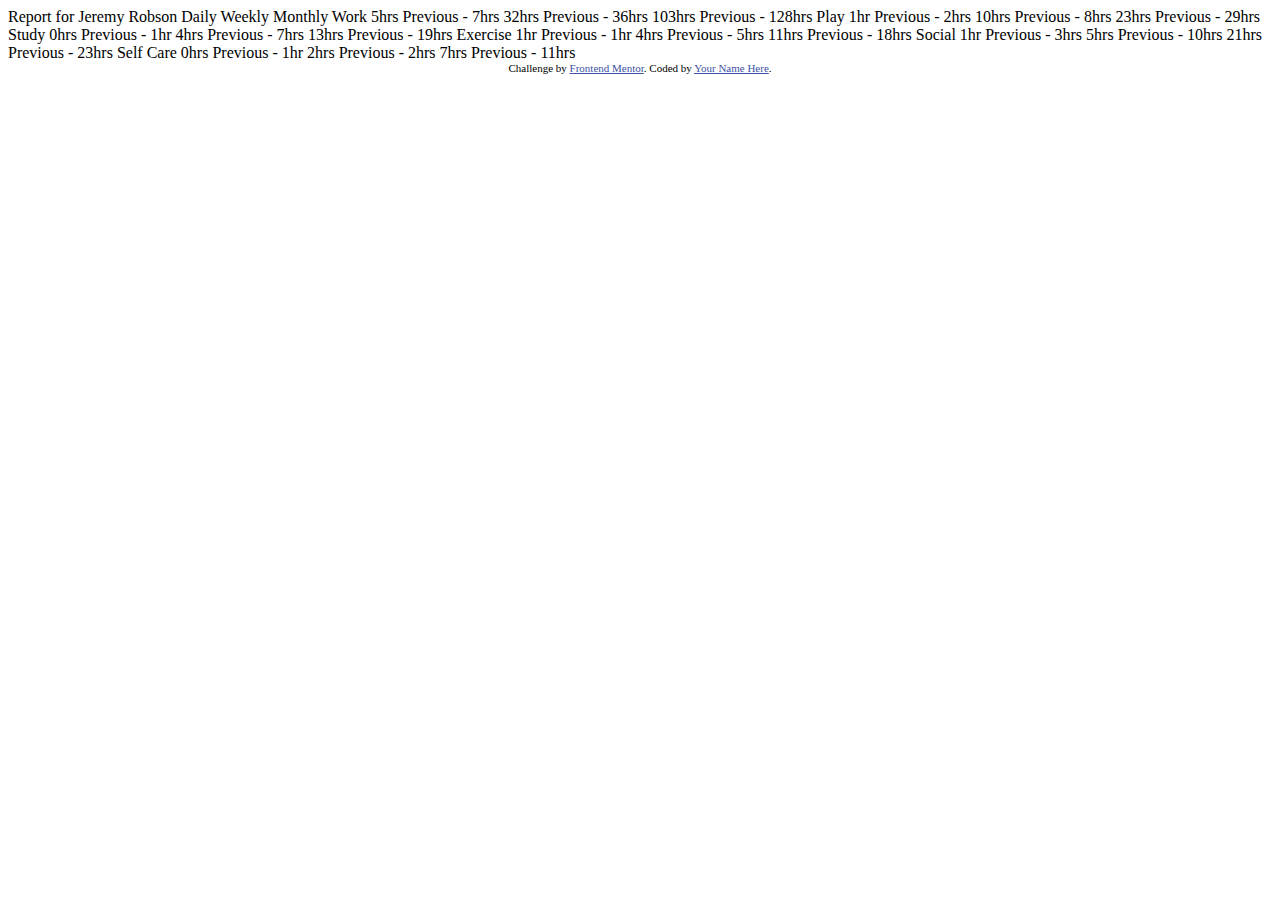
==== time-tracking-dashboard/index.html @ e75821ab "add time-tracking-dashboard files" ====
<!DOCTYPE html>
<html lang="en">
<head>
  <meta charset="UTF-8">
  <meta name="viewport" content="width=device-width, initial-scale=1.0"> <!-- displays site properly based on user's device -->

  <link rel="icon" type="image/png" sizes="32x32" href="./images/favicon-32x32.png">
  
  <title>Frontend Mentor | Time tracking dashboard</title>

  <!-- Feel free to remove these styles or customise in your own stylesheet 👍 -->
  <style>
    .attribution { font-size: 11px; text-align: center; }
    .attribution a { color: hsl(228, 45%, 44%); }
  </style>
</head>
<body>

  Report for
  Jeremy Robson

  Daily
  Weekly
  Monthly

  Work
  5hrs <!-- daily -->
  Previous - 7hrs <!-- daily -->
  32hrs <!-- weekly -->
  Previous - 36hrs <!-- weekly -->
  103hrs <!-- monthly -->
  Previous - 128hrs <!-- monthly -->

  Play
  1hr <!-- daily -->
  Previous - 2hrs <!-- daily -->
  10hrs <!-- weekly -->
  Previous - 8hrs <!-- weekly -->
  23hrs <!-- monthly -->
  Previous - 29hrs <!-- monthly -->

  Study
  0hrs <!-- daily -->
  Previous - 1hr <!-- daily -->
  4hrs <!-- weekly -->
  Previous - 7hrs <!-- weekly -->
  13hrs <!-- monthly -->
  Previous - 19hrs <!-- monthly -->

  Exercise
  1hr <!-- daily -->
  Previous - 1hr <!-- daily -->
  4hrs <!-- weekly -->
  Previous - 5hrs <!-- weekly -->
  11hrs <!-- monthly -->
  Previous - 18hrs <!-- monthly -->

  Social
  1hr <!-- daily -->
  Previous - 3hrs <!-- daily -->
  5hrs <!-- weekly -->
  Previous - 10hrs <!-- weekly -->
  21hrs <!-- monthly -->
  Previous - 23hrs <!-- monthly -->

  Self Care
  0hrs <!-- daily -->
  Previous - 1hr <!-- daily -->
  2hrs <!-- weekly -->
  Previous - 2hrs <!-- weekly -->
  7hrs <!-- monthly -->
  Previous - 11hrs <!-- monthly -->

  
  <div class="attribution">
    Challenge by <a href="https://www.frontendmentor.io?ref=challenge" target="_blank">Frontend Mentor</a>. 
    Coded by <a href="#">Your Name Here</a>.
  </div>
</body>
</html>
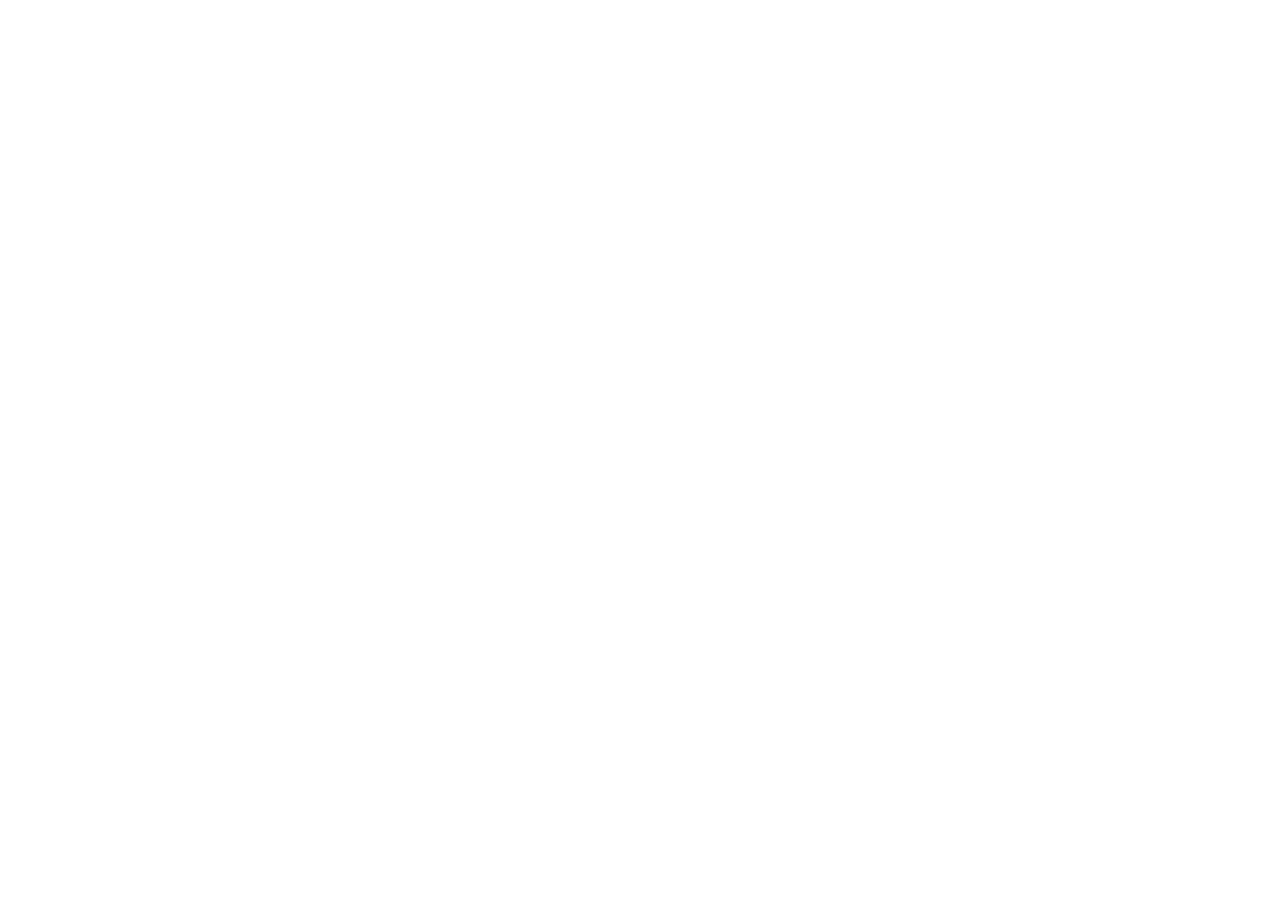
==== commit e9d27b11: "cleaning up the solution" ====
--- a/time-tracking-dashboard/index.html
+++ b/time-tracking-dashboard/index.html
@@ -1,80 +1,16 @@
 <!DOCTYPE html>
 <html lang="en">
+
 <head>
   <meta charset="UTF-8">
-  <meta name="viewport" content="width=device-width, initial-scale=1.0"> <!-- displays site properly based on user's device -->
+  <meta name="viewport" content="width=device-width, initial-scale=1.0">
+  <!-- displays site properly based on user's device -->
 
   <link rel="icon" type="image/png" sizes="32x32" href="./images/favicon-32x32.png">
-  
-  <title>Frontend Mentor | Time tracking dashboard</title>
 
-  <!-- Feel free to remove these styles or customise in your own stylesheet 👍 -->
-  <style>
-    .attribution { font-size: 11px; text-align: center; }
-    .attribution a { color: hsl(228, 45%, 44%); }
-  </style>
-</head>
+  <title>Time tracking dashboard</title>
+
 <body>
+</body>
 
-  Report for
-  Jeremy Robson
-
-  Daily
-  Weekly
-  Monthly
-
-  Work
-  5hrs <!-- daily -->
-  Previous - 7hrs <!-- daily -->
-  32hrs <!-- weekly -->
-  Previous - 36hrs <!-- weekly -->
-  103hrs <!-- monthly -->
-  Previous - 128hrs <!-- monthly -->
-
-  Play
-  1hr <!-- daily -->
-  Previous - 2hrs <!-- daily -->
-  10hrs <!-- weekly -->
-  Previous - 8hrs <!-- weekly -->
-  23hrs <!-- monthly -->
-  Previous - 29hrs <!-- monthly -->
-
-  Study
-  0hrs <!-- daily -->
-  Previous - 1hr <!-- daily -->
-  4hrs <!-- weekly -->
-  Previous - 7hrs <!-- weekly -->
-  13hrs <!-- monthly -->
-  Previous - 19hrs <!-- monthly -->
-
-  Exercise
-  1hr <!-- daily -->
-  Previous - 1hr <!-- daily -->
-  4hrs <!-- weekly -->
-  Previous - 5hrs <!-- weekly -->
-  11hrs <!-- monthly -->
-  Previous - 18hrs <!-- monthly -->
-
-  Social
-  1hr <!-- daily -->
-  Previous - 3hrs <!-- daily -->
-  5hrs <!-- weekly -->
-  Previous - 10hrs <!-- weekly -->
-  21hrs <!-- monthly -->
-  Previous - 23hrs <!-- monthly -->
-
-  Self Care
-  0hrs <!-- daily -->
-  Previous - 1hr <!-- daily -->
-  2hrs <!-- weekly -->
-  Previous - 2hrs <!-- weekly -->
-  7hrs <!-- monthly -->
-  Previous - 11hrs <!-- monthly -->
-
-  
-  <div class="attribution">
-    Challenge by <a href="https://www.frontendmentor.io?ref=challenge" target="_blank">Frontend Mentor</a>. 
-    Coded by <a href="#">Your Name Here</a>.
-  </div>
-</body>
 </html>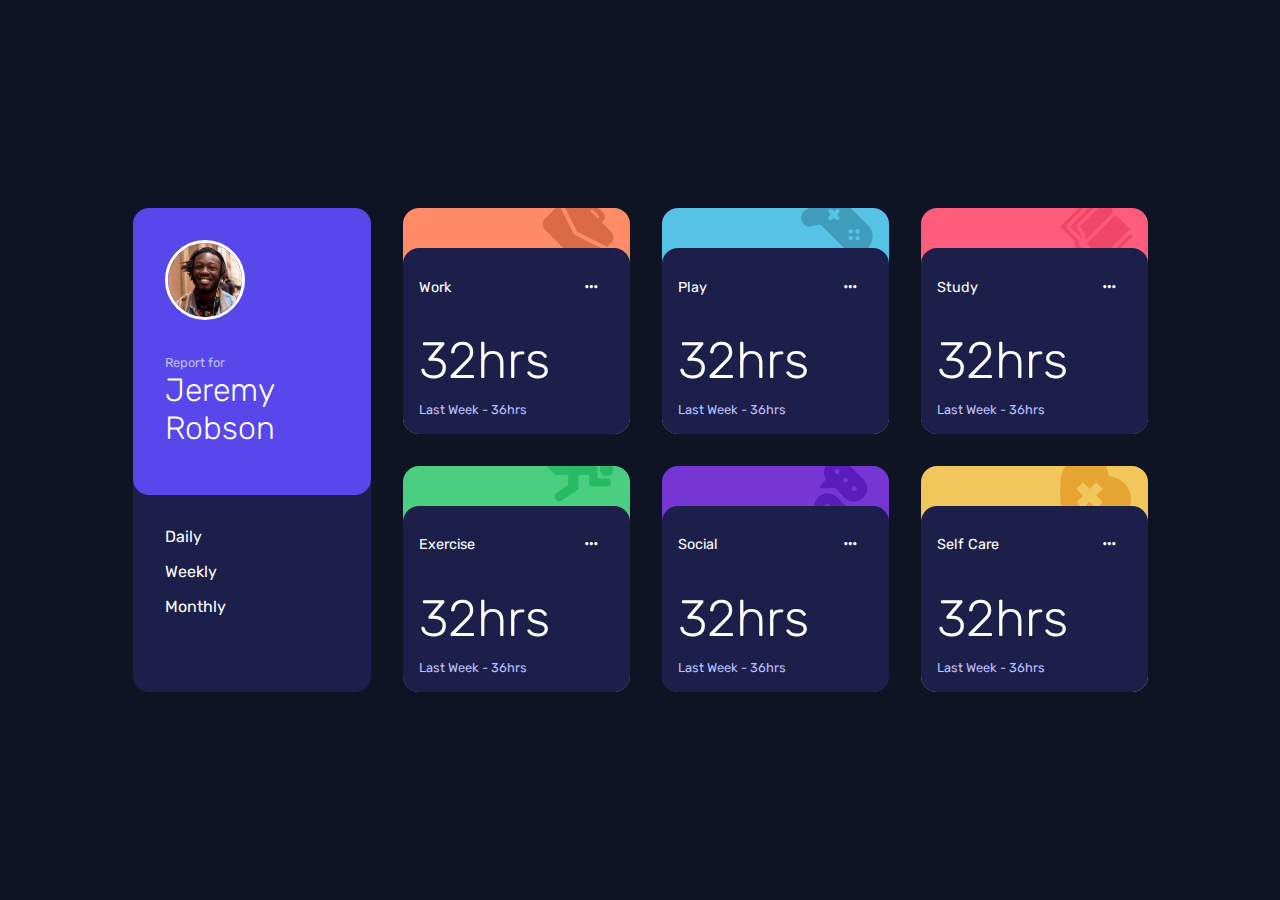
==== commit 4aff0ecf: "finialize style" ====
--- a/time-tracking-dashboard/index.html
+++ b/time-tracking-dashboard/index.html
@@ -5,12 +5,132 @@
   <meta charset="UTF-8">
   <meta name="viewport" content="width=device-width, initial-scale=1.0">
   <!-- displays site properly based on user's device -->
-
+  <link rel="stylesheet" href="https://cdnjs.cloudflare.com/ajax/libs/font-awesome/6.1.1/css/all.min.css">
   <link rel="icon" type="image/png" sizes="32x32" href="./images/favicon-32x32.png">
-
+  <link rel="stylesheet" href="style.css">
   <title>Time tracking dashboard</title>
 
 <body>
+  <div class="container">
+    <div class="dashboard">
+
+      <div class="dashboard-header">
+
+        <div class="profile-info">
+          <img src="./images/image-jeremy.png" alt="Jeremy" class="avatar">
+
+          <div class="user-info">
+
+            <span class="report-for">Report for</span>
+
+            <span class="user-name">
+              <span class="name-part first-name">Jeremy</span>
+              <span class="name-part last-name">Robson</span>
+            </span>
+
+          </div>
+
+        </div>
+
+        <div class="durations">
+          <span class="duration">Daily</span>
+          <span class="duration">Weekly</span>
+          <span class="duration">Monthly</span>
+        </div>
+
+      </div>
+
+      <div class="tiemframes">
+        <div class="row row-1">
+
+          <div class="work-timeframe timeframe">
+            <div class="timeframe-content">
+              <div class="timeframe-title">
+                <h3 class="title">Work</h3>
+              </div>
+              <div class="duration">
+
+                <h1 class="current">32hrs</h1>
+                <span class="previous">Last Week - 36hrs</span>
+              </div>
+            </div>
+          </div>
+
+          <div class="play-timeframe timeframe">
+            <div class="timeframe-content">
+              <div class="timeframe-title">
+                <h3 class="title">Play</h3>
+              </div>
+              <div class="duration">
+
+                <h1 class="current">32hrs</h1>
+                <span class="previous">Last Week - 36hrs</span>
+              </div>
+            </div>
+          </div>
+
+          <div class="study-timeframe timeframe">
+            <div class="timeframe-content">
+              <div class="timeframe-title">
+                <h3 class="title">Study</h3>
+              </div>
+              <div class="duration">
+
+                <h1 class="current">32hrs</h1>
+                <span class="previous">Last Week - 36hrs</span>
+              </div>
+            </div>
+          </div>
+
+        </div>
+
+        <div class="row row-2">
+
+          <div class="exercise-timeframe timeframe">
+            <div class="timeframe-content">
+              <div class="timeframe-title">
+                <h3 class="title">Exercise</h3>
+              </div>
+              <div class="duration">
+
+                <h1 class="current">32hrs</h1>
+                <span class="previous">Last Week - 36hrs</span>
+              </div>
+            </div>
+          </div>
+
+          <div class="social-timeframe timeframe">
+            <div class="timeframe-content">
+              <div class="timeframe-title">
+                <h3 class="title">Social</h3>
+              </div>
+              <div class="duration">
+
+                <h1 class="current">32hrs</h1>
+                <span class="previous">Last Week - 36hrs</span>
+              </div>
+            </div>
+          </div>
+
+          <div class="self-care-timeframe timeframe">
+            <div class="timeframe-content">
+              <div class="timeframe-title">
+                <h3 class="title">Self Care</h3>
+              </div>
+              <div class="duration">
+
+                <h1 class="current">32hrs</h1>
+                <span class="previous">Last Week - 36hrs</span>
+              </div>
+            </div>
+          </div>
+
+        </div>
+      </div>
+
+    </div>
+  </div>
+  <script src="js/app.js" type="module"></script>
 </body>
 
 </html>--- a/time-tracking-dashboard/style.css
+++ b/time-tracking-dashboard/style.css
@@ -0,0 +1,234 @@
+@charset "UTF-8";
+@import url("https://fonts.googleapis.com/css2?family=Rubik:wght@300;400;500&display=swap");
+*,
+*::before,
+*::after {
+  box-sizing: border-box;
+}
+
+body {
+  margin: 0;
+  padding: 0;
+  width: 100%;
+  height: 100vh;
+  background-color: #0f1424;
+  font-family: Rubik;
+  display: flex;
+  align-items: center;
+  justify-content: center;
+}
+
+ul {
+  list-style: none;
+}
+
+.container {
+  width: 80%;
+  height: 100%;
+  display: flex;
+  flex-direction: row;
+  justify-content: center;
+  align-items: center;
+  color: white;
+}
+
+@media screen and (max-width: 450px) {
+  .container {
+    align-items: flex-start;
+    padding: 5rem 0;
+  }
+}
+.dashboard {
+  display: flex;
+  flex-direction: row;
+}
+
+@media screen and (max-width: 450px) {
+  .dashboard {
+    flex-direction: column;
+  }
+}
+.durations,
+.profile-info,
+.user-name {
+  display: flex;
+  flex-direction: column;
+}
+
+.user-info {
+  margin-top: 2rem;
+}
+
+.profile-info {
+  padding: 2rem;
+  padding-right: 6rem;
+  padding-bottom: 3rem;
+}
+
+.dashboard-header,
+.profile-info {
+  border-radius: 1rem;
+}
+
+.dashboard-header {
+  background-color: #1c1f4a;
+}
+.dashboard-header .profile-info {
+  background-color: #5847eb;
+}
+.dashboard-header .profile-info .report-for {
+  font-size: 0.8rem;
+  color: #bdc1ff;
+}
+.dashboard-header .profile-info .user-name {
+  font-size: 2rem;
+  font-weight: 100;
+}
+.dashboard-header .profile-info .avatar {
+  width: 5rem;
+  border-radius: 50%;
+  border: 3px solid white;
+}
+
+.durations {
+  padding: 2rem;
+}
+.durations .duration {
+  cursor: pointer;
+  margin-top: 1rem;
+}
+.durations .duration:first-of-type {
+  margin-top: 0;
+}
+
+@media screen and (max-width: 450px) {
+  .durations,
+.profile-info,
+.user-name {
+    flex-direction: row;
+  }
+
+  .dashboard-header .profile-info {
+    padding: 2rem;
+  }
+  .dashboard-header .profile-info .user-name {
+    font-size: 1.5rem;
+  }
+  .dashboard-header .profile-info .avatar {
+    width: 3.5rem;
+  }
+
+  .user-info {
+    margin-top: 0;
+    margin-left: 1rem;
+  }
+
+  .last-name {
+    margin-left: 1rem;
+  }
+
+  .durations .duration {
+    margin-top: 0rem;
+  }
+}
+.tiemframes .work-timeframe {
+  background-color: #ff8c66;
+  background-image: url("images/icon-work.svg");
+}
+.tiemframes .play-timeframe {
+  background-color: #56c2e6;
+  background-image: url("images/icon-play.svg");
+}
+.tiemframes .exercise-timeframe {
+  background-color: #4acf81;
+  background-image: url("images/icon-exercise.svg");
+}
+.tiemframes .study-timeframe {
+  background-color: #ff5c7c;
+  background-image: url("images/icon-study.svg");
+}
+.tiemframes .social-timeframe {
+  background-color: #7536d3;
+  background-image: url("images/icon-social.svg");
+}
+.tiemframes .self-care-timeframe {
+  background-color: #f1c65b;
+  background-image: url("images/icon-self-care.svg");
+}
+
+.tiemframes {
+  margin-left: 2rem;
+  display: flex;
+  flex-direction: column;
+}
+.tiemframes .row {
+  display: flex;
+  flex-direction: row;
+}
+.tiemframes .row.row-2 {
+  margin-top: 2rem;
+}
+.tiemframes .timeframe {
+  background-repeat: no-repeat;
+  background-position: calc(100% - 1rem) -0.8rem;
+  background-size: 4.5rem;
+  padding-top: 2.5rem;
+  border-radius: 1rem;
+  margin-left: 2rem;
+}
+.tiemframes .timeframe:first-of-type {
+  margin-left: 0;
+}
+.tiemframes .timeframe-content {
+  background-color: #1c1f4a;
+  cursor: pointer;
+  border-radius: 1rem;
+  padding: 1rem;
+}
+.tiemframes .timeframe-content:hover {
+  background-color: #323777;
+}
+.tiemframes .timeframe-content .title {
+  position: relative;
+  font-size: 0.9rem;
+  font-weight: 400;
+}
+.tiemframes .timeframe-content .title::before {
+  content: "";
+  font-family: "Font Awesome 6 Free";
+  font-weight: 900;
+  position: absolute;
+  right: 1rem;
+}
+.tiemframes .duration {
+  padding-right: 4rem;
+}
+.tiemframes .duration .current {
+  font-size: 3.2rem;
+  font-weight: 100;
+  margin-bottom: 0.5rem;
+}
+.tiemframes .duration .previous {
+  font-size: 0.8rem;
+  color: #bdc1ff;
+}
+
+@media screen and (max-width: 450px) {
+  .tiemframes {
+    margin: 0;
+  }
+  .tiemframes .row {
+    flex-direction: column;
+  }
+  .tiemframes .row.row-2 {
+    margin-top: 0;
+  }
+  .tiemframes .timeframe {
+    padding-top: 2.5rem;
+    border-radius: 1rem;
+    margin-left: 0;
+    margin-top: 1rem;
+  }
+}
+
+/*# sourceMappingURL=style.css.map */
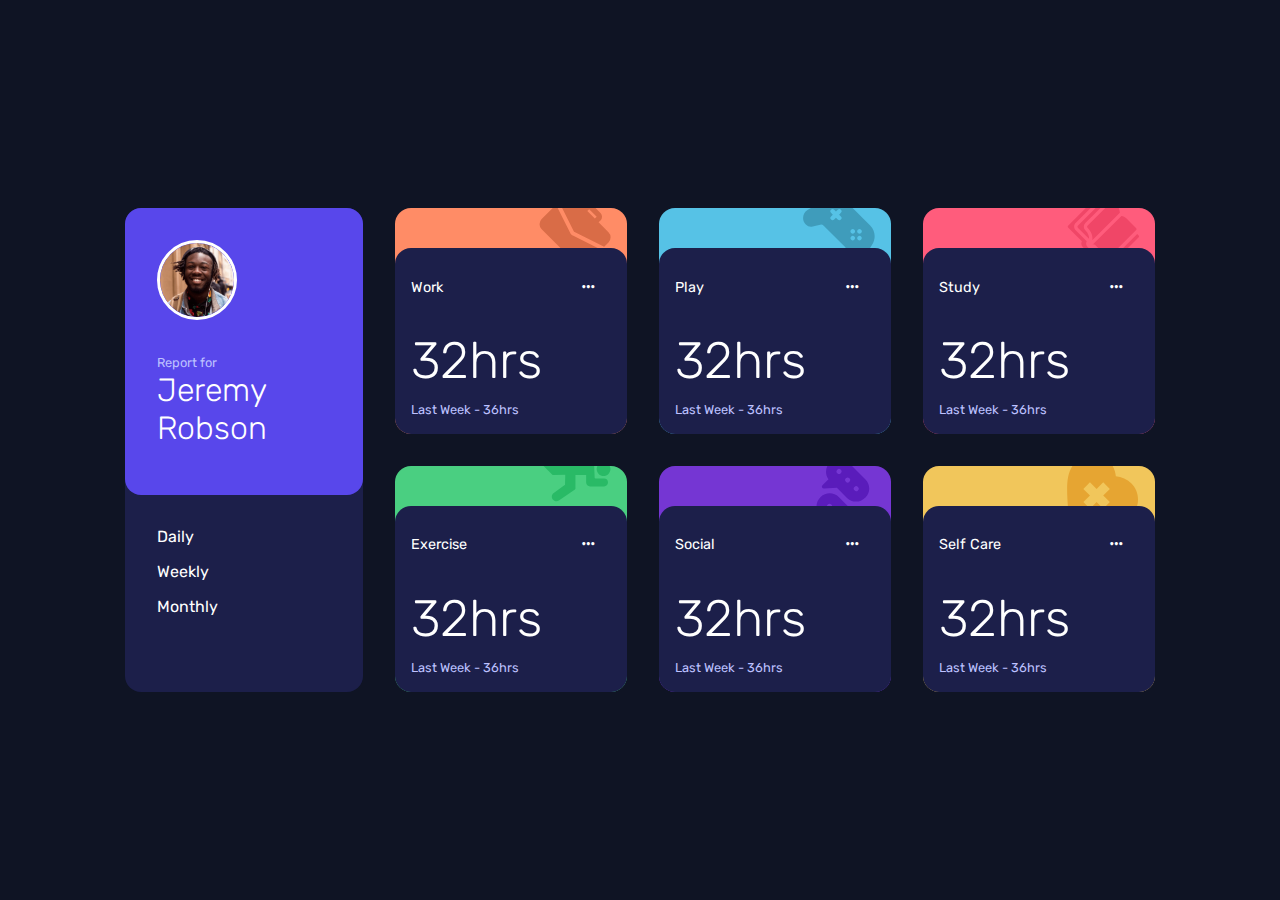
==== commit 1167592f: "add selected-duration class to duration" ====
--- a/time-tracking-dashboard/index.html
+++ b/time-tracking-dashboard/index.html
@@ -33,7 +33,7 @@
         </div>
 
         <div class="durations">
-          <span class="duration">Daily</span>
+          <span class="duration selected-duration">Daily</span>
           <span class="duration">Weekly</span>
           <span class="duration">Monthly</span>
         </div>
--- a/time-tracking-dashboard/style.css
+++ b/time-tracking-dashboard/style.css
@@ -202,6 +202,7 @@
 }
 .tiemframes .duration {
   padding-right: 4rem;
+  min-width: 200px;
 }
 .tiemframes .duration .current {
   font-size: 3.2rem;
